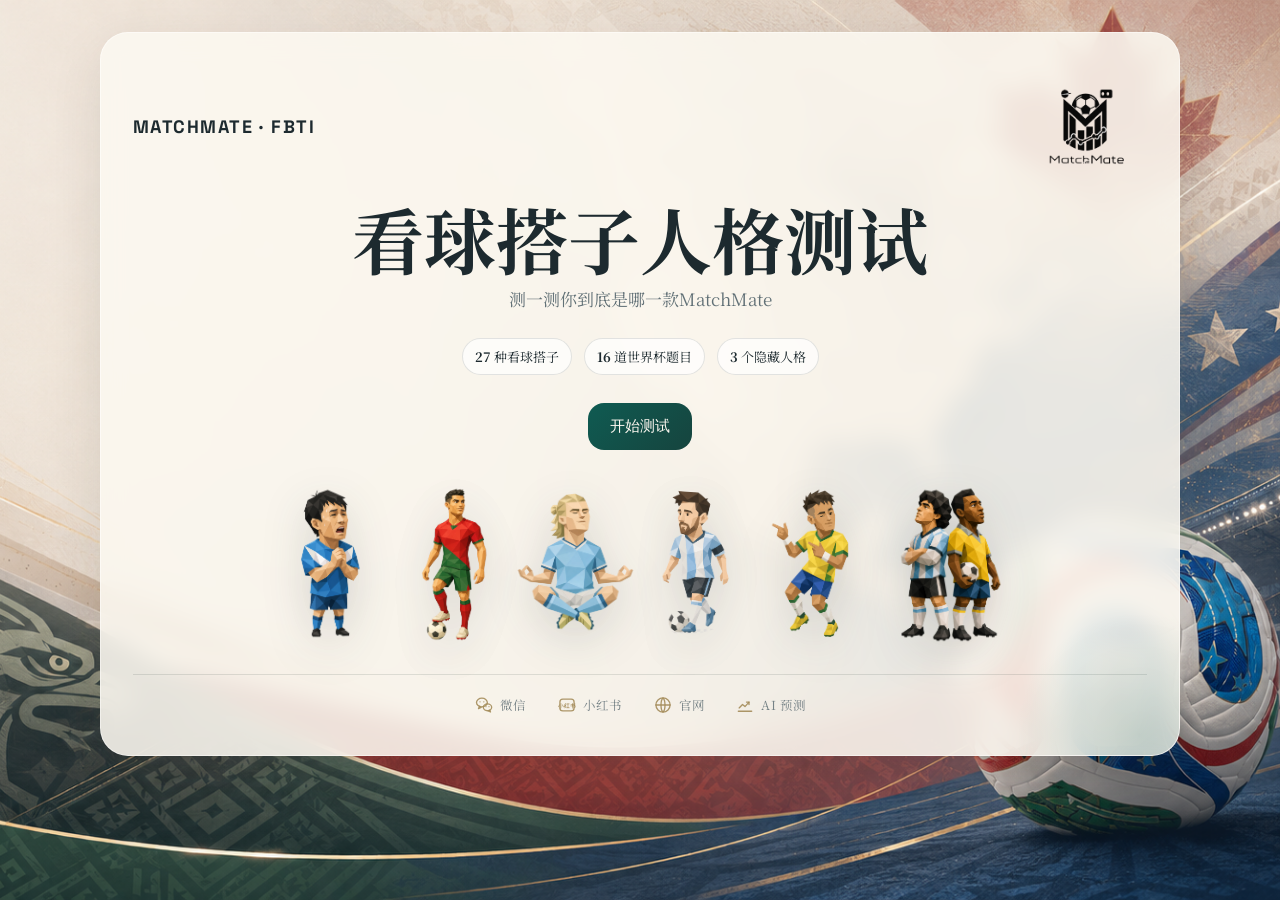
==== index.html @ 438ea6e7 "style: 封面入口降噪 — 金pill换页脚细线图标一行(结算页不动) 封面四个3D金pill喧宾夺主(抢CTA/与水彩风冲突/占两行/太闪), 改为 细分隔线+4个20px金棕细线条图标+灰字 " ====
<!DOCTYPE html>
<html lang="zh-CN">
<head>
  <meta charset="UTF-8">
  <meta name="viewport" content="width=device-width, initial-scale=1.0">
  <title>看球搭子人格测试 | FBTI Web Quiz</title>
  <link rel="preconnect" href="https://fonts.googleapis.com">
  <link rel="preconnect" href="https://fonts.gstatic.com" crossorigin>
  <link href="https://fonts.googleapis.com/css2?family=Noto+Sans+SC:wght@400;500;700&family=Noto+Serif+SC:wght@400;600;700&family=Space+Grotesk:wght@500;700&display=swap" rel="stylesheet">
  <link rel="stylesheet" href="./styles.css">
</head>
<body>
  <div class="page-shell">
    <header class="hero">
      <div class="hero-topbar">
        <div class="brand-wordmark">MatchMate · FBTI</div>
        <a
          class="brand-link"
          href="https://www.matchmate.tv/"
          target="_blank"
          rel="noopener noreferrer"
          aria-label="打开 MatchMate 官网"
        >
          <img
            class="brand-logo"
            src="./main_logo.png"
            alt="MatchMate Logo"
            onerror="this.style.display='none'; this.nextElementSibling.style.display='inline-flex';"
          >
          <span class="brand-fallback">MatchMate</span>
        </a>
      </div>
      <!-- <div class="hero-badge">FBTI · Full Quiz · 2026.05</div> -->
      <h1>看球搭子人格测试</h1>
      <p class="hero-copy">
        测一测你到底是哪一款MatchMate
      </p>
      <div class="hero-meta">
        
        <span><strong>27</strong> 种看球搭子</span>
        <span><strong>16</strong> 道世界杯题目</span>
        <span><strong>3</strong> 个隐藏人格</span>
      </div>
      <button id="start-button" class="primary-button">开始测试</button>
      <div class="hero-player-strip" aria-hidden="true">
        <img class="hero-player hero-player-china" src="./images_new/FAN-ZY.png" alt="">
        <img class="hero-player hero-player-left" src="./images_new/CR7.png" alt="">
        <img class="hero-player hero-player-center" src="./images_new/STAY-H.png" alt="">
        <img class="hero-player hero-player-right" src="./images_new/LEO.png" alt="">
        <img class="hero-player" src="./images_new/NEY-MAR.png" alt="">
        <img class="hero-player hero-player-china hero-player-mirror" src="./images_new/LEGEND.png" alt="">
      </div>
      <!-- 封面入口走低调页脚线风格(细线图标),大金 pill 只保留在结算页 -->
      <nav class="hero-social hero-social--quiet" aria-label="MatchMate 入口">
        <button class="quiet-link" type="button" data-social="wechat" aria-label="微信群聊与公众号">
          <svg class="quiet-icon" viewBox="0 0 24 24" fill="none" stroke="currentColor" stroke-width="1.6" stroke-linecap="round" stroke-linejoin="round" aria-hidden="true">
            <ellipse cx="9.5" cy="9" rx="6.5" ry="5.2"/>
            <path d="M6.5 13.6 5.4 16.4l3.1-1.6"/>
            <circle cx="7.2" cy="8.2" r="0.8" fill="currentColor" stroke="none"/>
            <circle cx="11.8" cy="8.2" r="0.8" fill="currentColor" stroke="none"/>
            <ellipse cx="16.2" cy="14.8" rx="5" ry="4.1"/>
            <path d="M18.9 18.1 19.8 20.4l-2.7-1.4"/>
            <circle cx="14.4" cy="14" r="0.7" fill="currentColor" stroke="none"/>
            <circle cx="18" cy="14" r="0.7" fill="currentColor" stroke="none"/>
          </svg>
          <span>微信</span>
        </button>
        <button class="quiet-link" type="button" data-social="xhs" aria-label="小红书">
          <svg class="quiet-icon" viewBox="0 0 24 24" fill="none" stroke="currentColor" stroke-width="1.6" stroke-linecap="round" stroke-linejoin="round" aria-hidden="true">
            <rect x="3.5" y="5" width="17" height="14" rx="3.5"/>
            <text x="12" y="15.3" text-anchor="middle" font-size="7" font-weight="600" fill="currentColor" stroke="none" font-family="'Noto Sans SC','PingFang SC',sans-serif">小红书</text>
          </svg>
          <span>小红书</span>
        </button>
        <a class="quiet-link" href="https://www.matchmate.tv/" target="_blank" rel="noopener noreferrer">
          <svg class="quiet-icon" viewBox="0 0 24 24" fill="none" stroke="currentColor" stroke-width="1.6" stroke-linecap="round" stroke-linejoin="round" aria-hidden="true">
            <circle cx="12" cy="12" r="8.5"/>
            <path d="M3.5 12h17"/>
            <path d="M12 3.5c3.2 2.7 3.2 14.3 0 17c-3.2-2.7-3.2-14.3 0-17z"/>
          </svg>
          <span>官网</span>
        </a>
        <a class="quiet-link" href="https://www.matchmate.tv/predict/" target="_blank" rel="noopener noreferrer">
          <svg class="quiet-icon" viewBox="0 0 24 24" fill="none" stroke="currentColor" stroke-width="1.6" stroke-linecap="round" stroke-linejoin="round" aria-hidden="true">
            <path d="M4 19.5h16"/>
            <path d="M5 15.5l4-4.2 3 2.6 4.8-5.4"/>
            <path d="M13.8 8.5h3v3"/>
          </svg>
          <span>AI 预测</span>
        </a>
      </nav>
    </header>

    <main class="quiz-stage">
      <section id="quiz-panel" class="panel hidden" aria-live="polite">
        <button id="home-button" class="ghost-button quiz-home-button" type="button">返回首页</button>
        <div class="progress-row">
          <div>
            <p id="part-label" class="eyebrow"></p>
            <h2 id="question-index" class="section-title"></h2>
          </div>
          <div class="quiz-brandbar">
            <a
              class="quiz-brand-link"
              href="https://fbti.matchmate.chat/"
              target="_blank"
              rel="noopener noreferrer"
              aria-label="打开 MatchMate 官网"
            >
              <img
                class="quiz-brand-logo"
                src="./main_logo.png"
                alt="MatchMate Logo"
                onerror="this.style.display='none';"
              >
              <span class="quiz-brand-copy">
                <span class="quiz-brand-wordmark">MatchMate · FBTI</span>
                <span class="quiz-brand-subtitle">你是什么看球搭子？</span>
              </span>
            </a>
          </div>
          <div class="progress-copy">
            <span id="progress-text"></span>
          </div>
        </div>
        <div class="progress-bar" aria-hidden="true">
          <div id="progress-fill" class="progress-fill"></div>
        </div>
        <article class="question-card">
          <h3 id="question-text" class="question-text"></h3>
          <figure id="question-media" class="question-media hidden">
            <div id="question-media-grid" class="question-media-grid"></div>
            <figcaption id="question-media-caption" class="question-media-caption"></figcaption>
          </figure>
          <div id="options-list" class="options-list"></div>
        </article>
        <div class="nav-row">
          <button id="prev-button" class="ghost-button" type="button">上一题</button>
          <button id="next-button" class="primary-button" type="button" disabled>下一题</button>
        </div>
      </section>

      <section id="result-panel" class="panel hidden" aria-live="polite">
        <div class="result-header">
          <p id="result-phase" class="eyebrow hidden"></p>
          <p class="result-prompt">你的看球搭子类型是：</p>
          <h3 id="result-title" class="result-title"></h3>
          <h2 id="result-code" class="result-code"></h2>
          <div class="result-portrait-shell">
            <img id="result-portrait" class="result-portrait" alt="">
            <p id="result-quote" class="result-quote"></p>
          </div>
          <p id="result-group" class="result-group hidden"></p>
          <p id="result-short-label" class="result-short-label"></p>
          <div id="hidden-badge" class="hidden-badge hidden">隐藏人格</div>
        </div>

        <div class="result-follow">
          <button id="promo-button" class="promo-button" type="button">
            <span class="promo-button-emoji" aria-hidden="true">🎁</span>
            <span>分享赢好礼</span>
            <span class="promo-button-tag">活动进行中</span>
          </button>
          <nav class="hero-social hero-social--result" aria-label="MatchMate 入口">
            <button class="social-pill social-pill--art" type="button" data-social="wechat" aria-label="微信群聊与公众号">
              <img class="social-pill-art" src="./assets/pill-wechat.png" alt="">
              <span class="social-pill-label">微信</span>
            </button>
            <button class="social-pill social-pill--art" type="button" data-social="xhs" aria-label="小红书">
              <img class="social-pill-art" src="./assets/pill-xhs.png" alt="">
              <span class="social-pill-label">小红书</span>
            </button>
            <a class="social-pill social-pill--art" href="https://www.matchmate.tv/" target="_blank" rel="noopener noreferrer">
              <img class="social-pill-art" src="./assets/pill-site.png" alt="">
              <span class="social-pill-label">官网</span>
            </a>
            <a class="social-pill social-pill--art" href="https://www.matchmate.tv/predict/" target="_blank" rel="noopener noreferrer">
              <img class="social-pill-art" src="./assets/pill-predict.png" alt="">
              <span class="social-pill-label">AI 预测</span>
            </a>
          </nav>
        </div>

        <div class="result-grid">
          <section class="result-card result-card--radar">
            <h4>看球搭子面板</h4>
            <div id="radar-chart" class="radar-chart"></div>
            <div id="dimension-legend" class="dimension-legend"></div>
          </section>
          <div class="result-right-col">
            <section class="result-card">
              <h4>相近人格</h4>
              <div id="role-breakdown" class="score-list"></div>
            </section>
            <section class="result-card">
              <h4>适合和你一起看球的人</h4>
              <div id="result-neighbors" class="people-tags"></div>
            </section>
          </div>
        </div>

        <section class="result-story">
          <div class="story-lead">
            <p class="eyebrow">Reading</p>
            <h4 id="result-oneliner" class="story-oneliner"></h4>
            <p id="result-profile" class="story-profile"></p>
          </div>
          <div class="story-columns">
            <article class="story-card">
              <h4>你看球时更容易在意</h4>
              <div id="result-focus" class="quote-list"></div>
            </article>
          </div>
        </section>

        <div class="result-actions">
          <div class="result-action-cell">
            <button id="save-image-button" class="ghost-button save-image-button" type="button">保存图片</button>
            <p id="hidden-unlock-hint" class="hidden-unlock-hint">重新测试来解锁隐藏看球搭子！</p>
          </div>
          <div class="result-action-cell">
            <button id="copy-button" class="ghost-button" type="button">复制文案</button>
          </div>
          <div class="result-action-cell">
            <button id="restart-button" class="primary-button" type="button">重新测试</button>
          </div>
        </div>
        <a
          class="result-cta-link"
          href="https://fbti.matchmate.chat/"
          target="_blank"
          rel="noopener noreferrer"
        >
          访问 MatchMate，认识你的 AI 看球搭子！
        </a>
        <nav class="hero-social hero-social--footer" aria-label="MatchMate 入口">
          <button class="social-pill social-pill--art" type="button" data-social="wechat" aria-label="微信群聊与公众号">
            <img class="social-pill-art" src="./assets/pill-wechat.png" alt="">
            <span class="social-pill-label">微信</span>
          </button>
          <button class="social-pill social-pill--art" type="button" data-social="xhs" aria-label="小红书">
            <img class="social-pill-art" src="./assets/pill-xhs.png" alt="">
            <span class="social-pill-label">小红书</span>
          </button>
          <a class="social-pill social-pill--art" href="https://www.matchmate.tv/" target="_blank" rel="noopener noreferrer">
            <img class="social-pill-art" src="./assets/pill-site.png" alt="">
            <span class="social-pill-label">官网</span>
          </a>
          <a class="social-pill social-pill--art" href="https://www.matchmate.tv/predict/" target="_blank" rel="noopener noreferrer">
            <img class="social-pill-art" src="./assets/pill-predict.png" alt="">
            <span class="social-pill-label">AI 预测</span>
          </a>
        </nav>
      </section>
    </main>
  </div>

  <div id="save-preview-modal" class="save-preview-modal hidden" role="dialog" aria-modal="true" aria-labelledby="save-preview-title">
    <div class="save-preview-backdrop" data-close-save-preview></div>
    <div class="save-preview-panel">
      <div class="save-preview-header">
        <div>
          <h3 id="save-preview-title">长按保存结果图</h3>
          <p id="save-preview-copy">在微信里长按图片，选择“保存图片”。</p>
        </div>
        <button class="save-preview-close" type="button" aria-label="关闭" data-close-save-preview>×</button>
      </div>
      <img id="save-preview-image" class="save-preview-image" alt="MatchMate 结果图">
    </div>
  </div>

  <div id="social-modal" class="social-modal hidden" role="dialog" aria-modal="true" aria-labelledby="social-modal-title">
    <div class="social-modal-backdrop" data-close-social></div>
    <div class="social-modal-panel">
      <div class="social-modal-header">
        <div>
          <h3 id="social-modal-title">关注我们</h3>
          <p id="social-modal-copy" class="social-modal-copy"></p>
        </div>
        <button class="social-modal-close" type="button" aria-label="关闭" data-close-social>×</button>
      </div>
      <div id="social-modal-media" class="social-modal-media"></div>
      <a id="social-modal-link" class="primary-button social-modal-link hidden" target="_blank" rel="noopener noreferrer">前往主页</a>
    </div>
  </div>

  <div id="promo-modal" class="social-modal hidden" role="dialog" aria-modal="true" aria-labelledby="promo-modal-title">
    <div class="social-modal-backdrop" data-close-promo></div>
    <div class="social-modal-panel promo-modal-panel">
      <div class="social-modal-header">
        <div>
          <h3 id="promo-modal-title">粉丝福利</h3>
          <p class="social-modal-copy">两个活动同时进行，参与就有机会拿好礼</p>
        </div>
        <button class="social-modal-close" type="button" aria-label="关闭" data-close-promo>×</button>
      </div>
      <div class="promo-tabs" role="tablist" aria-label="活动列表">
        <button class="promo-tab is-active" type="button" data-promo-tab="1">🎁 分享赢好礼</button>
        <button class="promo-tab" type="button" data-promo-tab="2">🔓 解锁隐藏人格</button>
      </div>
      <div class="promo-pane" data-promo-pane="1">
        <img class="promo-poster" src="./assets/promo-activity-1.jpg" alt="活动一：分享赢好礼">
        <div class="promo-placeholder hidden">
          <span class="promo-placeholder-emoji" aria-hidden="true">🎁</span>
          <strong>活动海报准备中</strong>
          <span>保存结果图分享给朋友，开奖福利敬请期待</span>
        </div>
      </div>
      <div class="promo-pane hidden" data-promo-pane="2">
        <img class="promo-poster" src="./assets/promo-activity-2.jpg" alt="活动二：解锁隐藏人格">
        <div class="promo-placeholder hidden">
          <span class="promo-placeholder-emoji" aria-hidden="true">🔓</span>
          <strong>活动海报准备中</strong>
          <span>重新测试，有机会遇见 3 个隐藏看球搭子</span>
        </div>
      </div>
    </div>
  </div>

  <!-- 结果页底部悬浮操作栏:必须挂在 body 层(置于 .panel 内会被其 backdrop-filter 劫持 fixed 定位基准) -->
  <div id="result-dock" class="result-dock">
    <div class="result-dock-inner">
      <button type="button" class="ghost-button" data-dock-proxy="save-image-button">保存图片</button>
      <button type="button" class="ghost-button" data-dock-proxy="copy-button">复制文案</button>
      <button type="button" class="primary-button" data-dock-proxy="restart-button">重新测试</button>
    </div>
  </div>

  <script src="./app.js"></script>
</body>
</html>
---- styles.css ----
:root {
  --bg: #f4efe5;
  --paper: rgba(252, 249, 241, 0.88);
  --ink: #1d2a2f;
  --muted: #617076;
  --line: rgba(29, 42, 47, 0.12);
  --accent: #0f5b52;
  --accent-2: #d56f2a;
  --accent-3: #d9c7a0;
  --shadow: 0 20px 50px rgba(53, 42, 24, 0.12);
}

* {
  box-sizing: border-box;
}

body {
  margin: 0;
  font-family: "Noto Serif SC", serif;
  color: var(--ink);
  background: #eef1f4 url("./bg_image.png") center center / cover no-repeat fixed;
  min-height: 100vh;
  position: relative;
  overflow-x: hidden;
}

body::before {
  content: none;
}

body::after {
  content: none;
}

.page-shell {
  width: min(1080px, calc(100% - 32px));
  margin: 0 auto;
  padding: 32px 0 56px;
  position: relative;
  z-index: 1;
}

.hero,
.panel {
  background: var(--paper);
  backdrop-filter: blur(12px);
  border: 1px solid rgba(255, 255, 255, 0.45);
  box-shadow: var(--shadow);
  border-radius: 28px;
}

.hero {
  padding: 36px 32px;
  position: relative;
  overflow: hidden;
}

.hero-topbar {
  display: flex;
  align-items: center;
  justify-content: space-between;
  gap: 20px;
}

.brand-wordmark {
  font-family: "Space Grotesk", sans-serif;
  font-size: 18px;
  font-weight: 700;
  letter-spacing: 0.08em;
  text-transform: uppercase;
  color: var(--ink);
}

.brand-link {
  display: inline-flex;
  align-items: center;
  justify-content: center;
  text-decoration: none;
  transition: transform 160ms ease, opacity 160ms ease;
}

.brand-link:hover {
  transform: translateY(-1px);
  opacity: 0.92;
}

.brand-logo {
  display: block;
  width: min(124px, 28vw);
  height: auto;
  object-fit: contain;
}

.brand-fallback {
  display: none;
  font-family: "Space Grotesk", sans-serif;
  font-size: clamp(28px, 5vw, 42px);
  letter-spacing: 0.04em;
  color: var(--ink);
}

.hero::after {
  content: "";
  position: absolute;
  inset: auto -80px -100px auto;
  width: 240px;
  height: 240px;
  background: radial-gradient(circle, rgba(15, 91, 82, 0.18), transparent 72%);
}

.hero-badge,
.eyebrow,
.progress-copy {
  font-family: "Space Grotesk", sans-serif;
  letter-spacing: 0.08em;
  text-transform: uppercase;
}

.hero-badge {
  display: inline-flex;
  padding: 7px 12px;
  border-radius: 999px;
  background: rgba(15, 91, 82, 0.1);
  color: var(--accent);
  font-size: 12px;
}

.hero h1 {
  margin: 18px 0 10px;
  font-size: clamp(40px, 7vw, 72px);
  line-height: 1;
  text-align: center;
}

.hero-copy {
  max-width: 720px;
  margin: 0 auto;
  font-size: 17px;
  line-height: 1.75;
  color: var(--muted);
  text-align: center;
}

.hero-meta {
  display: flex;
  flex-wrap: wrap;
  gap: 12px;
  margin: 24px 0 28px;
  justify-content: center;
}

.hero-meta span,
.hidden-badge {
  padding: 8px 12px;
  border-radius: 999px;
  border: 1px solid var(--line);
  font-size: 13px;
}

.hero-meta span {
  background: rgba(255, 255, 255, 0.7);
}

.hero-player-strip {
  display: flex;
  justify-content: center;
  align-items: end;
  flex-wrap: wrap;
  gap: 4px;
  margin-top: 28px;
  min-height: 170px;
}

.hero-player {
  display: block;
  height: 168px;
  width: auto;
  object-fit: contain;
  filter: drop-shadow(0 14px 22px rgba(29, 42, 47, 0.16));
}

.hero-player-left,
.hero-player-right {
  height: 168px;
  opacity: 0.96;
}

.hero-player-left,
.hero-player-center,
.hero-player-right {
  transform: none;
}

.hero-player-mirror {
  transform: scaleX(-1);
}

.hidden-badge {
  display: inline-flex;
  margin-top: 16px;
  background: linear-gradient(135deg, rgba(213, 111, 42, 0.16), rgba(15, 91, 82, 0.14));
  color: var(--ink);
}

.quiz-stage {
  margin-top: 24px;
}

.panel {
  padding: 28px;
  position: relative;
}

.hidden {
  display: none;
}

.progress-row {
  display: flex;
  justify-content: space-between;
  gap: 16px;
  align-items: end;
}

.quiz-home-button {
  position: absolute;
  top: 18px;
  right: 18px;
  z-index: 2;
}

.quiz-brandbar {
  display: flex;
  flex: 1 1 auto;
  justify-content: center;
  align-items: end;
}

.quiz-brand-link {
  display: inline-flex;
  align-items: center;
  justify-content: flex-start;
  gap: 12px;
  text-decoration: none;
  transition: transform 160ms ease, opacity 160ms ease;
}

.quiz-brand-link:hover {
  transform: translateY(-1px);
  opacity: 0.92;
}

.quiz-brand-logo {
  display: block;
  width: min(92px, 22vw);
  height: auto;
  object-fit: contain;
}

.quiz-brand-copy {
  display: grid;
  grid-template-columns: 1fr;
  align-items: center;
  gap: 4px;
  text-align: center;
}

.quiz-brand-wordmark {
  display: block;
  font-family: "Space Grotesk", sans-serif;
  font-size: 17px;
  font-weight: 700;
  letter-spacing: 0.08em;
  text-transform: uppercase;
  color: var(--ink);
  white-space: nowrap;
}

.quiz-brand-subtitle {
  display: block;
  margin: 0;
  font-size: 14px;
  line-height: 1.6;
  color: var(--muted);
  white-space: nowrap;
}

.eyebrow {
  margin: 0 0 8px;
  font-size: 12px;
  color: var(--accent);
}

.section-title {
  margin: 0;
  font-size: 28px;
}

.progress-copy {
  color: var(--muted);
  font-size: 13px;
}

.progress-bar {
  width: 100%;
  height: 10px;
  border-radius: 999px;
  background: rgba(29, 42, 47, 0.08);
  margin-top: 18px;
  overflow: hidden;
}

.progress-fill {
  height: 100%;
  width: 0;
  border-radius: inherit;
  background: linear-gradient(90deg, #006847 0%, #d52b1e 40%, #3c3b6e 72%, #3c3b6e 100%);
  transition: width 220ms ease;
}

.question-card {
  margin-top: 24px;
  padding: 28px;
  border-radius: 24px;
  background: rgba(255, 255, 255, 0.64);
  border: 1px solid var(--line);
}

.question-text {
  margin: 0;
  font-size: clamp(24px, 3vw, 34px);
  line-height: 1.45;
  min-height: calc(1em * 1.45 * 2);
}

.question-media {
  margin: 18px 0 0;
  overflow: hidden;
  border-radius: 18px;
  border: 1px solid var(--line);
  background: rgba(248, 244, 235, 0.72);
}

.question-media-grid {
  display: grid;
  grid-template-columns: minmax(160px, 0.85fr) minmax(220px, 1.4fr);
  gap: 1px;
  background: var(--line);
}

.question-media-grid.single {
  display: block;
}

.question-media-image {
  display: block;
  width: 100%;
  height: 240px;
  object-fit: contain;
  background: rgba(255, 255, 255, 0.72);
}

.question-media-caption {
  margin: 0;
  padding: 10px 14px;
  color: var(--muted);
  font-size: 13px;
  line-height: 1.5;
}

.options-list {
  display: grid;
  gap: 14px;
  margin-top: 26px;
}

.option-button {
  display: grid;
  grid-template-columns: 34px minmax(0, 1fr);
  align-items: start;
  gap: 12px;
  width: 100%;
  text-align: left;
  padding: 18px 20px;
  border-radius: 20px;
  border: 1px solid var(--line);
  background: rgba(248, 244, 235, 0.72);
  color: var(--ink);
  cursor: pointer;
  transition: transform 160ms ease, border-color 160ms ease, background 160ms ease;
}

.option-button:hover {
  transform: translateY(-2px);
  border-color: rgba(15, 91, 82, 0.4);
}

.option-button.selected {
  background: linear-gradient(135deg, rgba(15, 91, 82, 0.1), rgba(213, 111, 42, 0.1));
  border-color: var(--accent);
}

.option-label {
  display: inline-flex;
  width: 34px;
  height: 34px;
  border-radius: 50%;
  align-items: center;
  justify-content: center;
  font-family: "Space Grotesk", sans-serif;
  font-size: 14px;
  background: rgba(15, 91, 82, 0.1);
  color: var(--accent);
}

.option-text {
  display: block;
  font-size: 16px;
  line-height: 1.75;
}

.nav-row,
.action-stack {
  display: flex;
  justify-content: space-between;
  gap: 14px;
  margin-top: 22px;
}

.result-actions {
  display: grid;
  grid-template-columns: repeat(3, minmax(0, 1fr));
  align-items: start;
  gap: 14px;
  margin-top: 22px;
}

.action-stack {
  flex-wrap: wrap;
}

.result-action-cell {
  display: grid;
  align-content: start;
  justify-items: stretch;
  gap: 6px;
  min-width: 0;
}

.result-actions button {
  box-sizing: border-box;
  display: inline-flex;
  align-items: center;
  justify-content: center;
  width: 100%;
  height: 64px;
  min-height: 64px;
  padding: 0 18px;
  white-space: nowrap;
}

.hidden-unlock-hint {
  margin: 0;
  color: var(--muted);
  font-size: 12px;
  line-height: 1.4;
  text-align: center;
}

.result-cta-link {
  display: block;
  margin-top: 16px;
  text-align: center;
  color: var(--accent);
  font-size: 15px;
  line-height: 1.7;
  text-decoration: none;
}

.result-cta-link:hover {
  text-decoration: underline;
}

#start-button {
  display: block;
  margin: 0 auto;
}

.micro-copy {
  width: 100%;
  margin: 0;
  color: var(--muted);
  font-size: 13px;
}

.primary-button,
.ghost-button {
  border: 0;
  border-radius: 16px;
  padding: 14px 22px;
  font-size: 15px;
  cursor: pointer;
  transition: transform 150ms ease, opacity 150ms ease;
}

.primary-button {
  background: linear-gradient(135deg, var(--accent), #16443e);
  color: #fffaf2;
}

.ghost-button {
  background: transparent;
  color: var(--ink);
  border: 1px solid var(--line);
}

#save-image-button,
.save-image-button {
  background: linear-gradient(135deg, #1f4b99, #12336f);
  color: #f8fbff;
  border: 1px solid rgba(18, 51, 111, 0.28);
  box-shadow: 0 10px 24px rgba(18, 51, 111, 0.18);
}

.primary-button:disabled {
  opacity: 0.45;
  cursor: not-allowed;
}

.ghost-button:disabled {
  opacity: 0.45;
  cursor: not-allowed;
}

.primary-button:hover:not(:disabled),
.ghost-button:hover:not(:disabled) {
  transform: translateY(-1px);
}

.save-preview-modal {
  position: fixed;
  inset: 0;
  z-index: 20;
  display: grid;
  place-items: center;
  padding: 18px;
}

.save-preview-modal.hidden {
  display: none;
}

.save-preview-backdrop {
  position: absolute;
  inset: 0;
  background: rgba(12, 18, 20, 0.58);
  backdrop-filter: blur(6px);
}

.save-preview-panel {
  position: relative;
  z-index: 1;
  width: min(480px, 100%);
  max-height: min(92vh, 760px);
  display: grid;
  grid-template-rows: auto minmax(0, 1fr);
  gap: 12px;
  padding: 14px;
  border-radius: 18px;
  background: rgba(252, 249, 241, 0.96);
  border: 1px solid rgba(255, 255, 255, 0.56);
  box-shadow: 0 24px 70px rgba(10, 18, 20, 0.28);
}

.save-preview-header {
  display: flex;
  justify-content: space-between;
  gap: 14px;
  align-items: start;
}

.save-preview-header h3 {
  margin: 0;
  font-size: 18px;
}

.save-preview-header p {
  margin: 4px 0 0;
  color: var(--muted);
  font-size: 13px;
  line-height: 1.5;
}

.save-preview-close {
  width: 34px;
  height: 34px;
  border: 1px solid var(--line);
  border-radius: 50%;
  background: rgba(255, 255, 255, 0.68);
  color: var(--ink);
  font-size: 22px;
  line-height: 1;
  cursor: pointer;
}

.save-preview-image {
  display: block;
  width: 100%;
  max-height: calc(92vh - 104px);
  object-fit: contain;
  border-radius: 12px;
  background: #fffaf2;
  -webkit-touch-callout: default;
  user-select: auto;
}

.result-header {
  display: grid;
  justify-items: center;
  padding-top: 0;
  padding-bottom: 22px;
  border-bottom: 1px solid var(--line);
  text-align: center;
  gap: 0;
}

.result-portrait-shell {
  width: min(360px, 78vw);
  height: 480px;
  margin-bottom: 0;
  margin-top: 0;
  border-radius: 28px;
  background:
    radial-gradient(circle at top, rgba(213, 111, 42, 0.18), transparent 48%),
    linear-gradient(180deg, rgba(255, 255, 255, 0.88), rgba(244, 239, 229, 0.88));
  border: 1px solid var(--line);
  display: grid;
  grid-template-rows: 1fr auto;
  place-items: center;
  overflow: hidden;
  padding: 18px 18px 14px 18px;
}

.result-portrait {
  width: calc(100% + 36px);
  height: auto;
  max-height: 400px;
  object-fit: contain;
  object-position: center center;
  display: block;
  margin-top: 0;
  margin-left: -18px;
  margin-right: -18px;
  align-self: center;
  justify-self: center;
  transform: translateY(0);
}

.result-portrait-shell[data-role-code="BALO"] .result-portrait {
  transform: translateY(-24px);
}

.result-portrait-shell[data-role-code="COLL-NA"] .result-portrait {
  transform: translateY(-24px);
}

.result-portrait-shell[data-role-code="KARIUS"] .result-portrait {
  transform: translateY(-24px);
}

.result-portrait-shell[data-role-code="ZZZJ"] .result-portrait {
  transform: translateY(46px) scale(1.22);
  transform-origin: center top;
}

.result-prompt {
  margin: 0 0 4px;
  font-size: clamp(24px, 3vw, 36px);
  font-weight: 600;
  color: var(--ink);
  text-align: center;
}

.result-code {
  margin: 8px 0 0;
  font-family: "Space Grotesk", sans-serif;
  font-size: clamp(24px, 4vw, 36px);
  letter-spacing: 0.08em;
  color: var(--muted);
}

.result-title {
  margin: 8px 0 6px;
  font-size: clamp(38px, 6vw, 60px);
  font-family: "Noto Sans SC", "Microsoft YaHei", "PingFang SC", sans-serif;
  font-weight: 700;
}

.result-group,
.result-short-label {
  margin: 0;
  color: var(--muted);
  line-height: 1.8;
}

.result-quote {
  margin: 0;
  padding-top: 8px;
  font-style: normal;
  font-weight: 700;
  color: var(--ink);
  font-size: 18px;
  line-height: 1.4;
  text-align: center;
  align-self: end;
  justify-self: center;
  white-space: nowrap;
  overflow: hidden;
  text-overflow: ellipsis;
  max-width: 100%;
}

.result-grid {
  display: grid;
  grid-template-columns: repeat(2, minmax(0, 1fr));
  grid-template-rows: 1fr;
  gap: 16px;
  margin-top: 24px;
  align-items: stretch;
}

.result-right-col {
  display: grid;
  gap: 16px;
  align-content: start;
}

.result-card--radar {
  display: flex;
  flex-direction: column;
  align-items: center;
  overflow: visible;
  padding: 24px;
  height: 100%;
}

.result-story {
  margin-top: 18px;
  display: grid;
  gap: 16px;
}

.story-lead,
.story-card {
  padding: 22px;
  border-radius: 22px;
  background: rgba(255, 255, 255, 0.68);
  border: 1px solid var(--line);
}

.story-oneliner {
  margin: 0;
  font-size: clamp(24px, 3vw, 34px);
  line-height: 1.5;
}

.story-profile,
.story-vibe {
  margin: 14px 0 0;
  color: var(--muted);
  line-height: 1.85;
  white-space: pre-line;
}

.profile-subtitle {
  display: inline-block;
  margin-top: 10px;
  color: var(--ink);
  font-weight: 700;
}

.story-columns {
  display: grid;
  grid-template-columns: repeat(2, minmax(0, 1fr));
  gap: 16px;
}

.story-columns > *:only-child {
  grid-column: 1 / -1;
}

.story-card h4 {
  margin: 0 0 14px;
  font-size: 16px;
}

.quote-list {
  display: grid;
  gap: 10px;
}

.quote-item {
  padding: 12px 14px;
  border-radius: 16px;
  background: rgba(15, 91, 82, 0.06);
  color: var(--ink);
  line-height: 1.7;
}

.people-tags {
  display: flex;
  flex-wrap: wrap;
  gap: 10px;
}

.people-tag {
  display: inline-flex;
  padding: 10px 12px;
  border-radius: 999px;
  background: rgba(213, 111, 42, 0.08);
  border: 1px solid rgba(213, 111, 42, 0.16);
  color: var(--ink);
  font-size: 14px;
  line-height: 1.5;
}

.result-card {
  padding: 22px;
  border-radius: 22px;
  background: rgba(255, 255, 255, 0.64);
  border: 1px solid var(--line);
}

.result-card h4 {
  margin: 0 0 12px;
  font-size: 16px;
}

.result-card p {
  margin: 0;
  line-height: 1.75;
  color: var(--muted);
}

.score-list {
  display: grid;
  gap: 10px;
}

.score-row {
  display: flex;
  justify-content: space-between;
  gap: 14px;
  align-items: center;
  padding: 10px 0;
  border-bottom: 1px dashed rgba(29, 42, 47, 0.12);
}

.score-row:last-child {
  border-bottom: 0;
  padding-bottom: 0;
}

.score-name {
  line-height: 1.55;
}

.score-value {
  font-family: "Space Grotesk", sans-serif;
  color: var(--accent);
  white-space: nowrap;
}

#result-panel.is-hidden-result {
  --hidden-bg: #243342;
  --hidden-stage: rgba(24, 34, 45, 0.78);
  --hidden-gold: #f2d36b;
  --hidden-gold-soft: rgba(242, 211, 107, 0.18);
  --hidden-text: #fff8ea;
  --hidden-muted: #e8d6b0;
  background:
    radial-gradient(circle at 88% 8%, rgba(242, 211, 107, 0.18), transparent 30%),
    radial-gradient(circle at 12% 88%, rgba(213, 111, 42, 0.2), transparent 32%),
    linear-gradient(135deg, #263244 0%, #365047 54%, #8a6033 100%);
  border-color: rgba(242, 211, 107, 0.58);
  border-width: 2px;
  color: var(--hidden-text);
}

#result-panel.is-hidden-result .result-header {
  border-bottom-color: rgba(242, 211, 107, 0.24);
}

#result-panel.is-hidden-result .result-prompt,
#result-panel.is-hidden-result .result-title,
#result-panel.is-hidden-result .result-quote,
#result-panel.is-hidden-result .story-oneliner,
#result-panel.is-hidden-result .result-card h4,
#result-panel.is-hidden-result .story-card h4,
#result-panel.is-hidden-result .profile-subtitle,
#result-panel.is-hidden-result .score-name,
#result-panel.is-hidden-result .legend-name {
  color: var(--hidden-text);
}

#result-panel.is-hidden-result .result-code,
#result-panel.is-hidden-result .eyebrow,
#result-panel.is-hidden-result .score-value {
  color: var(--hidden-gold);
}

#result-panel.is-hidden-result .result-group,
#result-panel.is-hidden-result .result-short-label,
#result-panel.is-hidden-result .story-profile,
#result-panel.is-hidden-result .story-vibe,
#result-panel.is-hidden-result .result-card p,
#result-panel.is-hidden-result .legend-level,
#result-panel.is-hidden-result .result-cta-link {
  color: var(--hidden-muted);
}

#result-panel.is-hidden-result .result-portrait-shell {
  position: relative;
  background:
    radial-gradient(circle at center, rgba(242, 211, 107, 0.28), transparent 54%),
    linear-gradient(180deg, rgba(24, 34, 45, 0.8), rgba(14, 22, 31, 0.86));
  border: 4px solid rgba(242, 211, 107, 0.58);
  box-shadow: inset 0 0 0 1px rgba(242, 211, 107, 0.16), 0 22px 42px rgba(6, 10, 16, 0.24);
}

#result-panel.is-hidden-result .result-portrait-shell::before {
  content: "";
  position: absolute;
  inset: 0;
  background: repeating-linear-gradient(
    180deg,
    rgba(255, 255, 255, 0.06) 0,
    rgba(255, 255, 255, 0.06) 2px,
    transparent 2px,
    transparent 9px
  );
  pointer-events: none;
}

#result-panel.is-hidden-result .hidden-badge {
  background: #111827;
  border: 2px solid rgba(242, 211, 107, 0.88);
  color: var(--hidden-text);
  box-shadow: 0 10px 28px rgba(6, 10, 16, 0.24);
}

#result-panel.is-hidden-result .result-card,
#result-panel.is-hidden-result .story-lead,
#result-panel.is-hidden-result .story-card {
  background: rgba(24, 34, 45, 0.68);
  border: 1px solid rgba(242, 211, 107, 0.34);
}

#result-panel.is-hidden-result .quote-item {
  background: rgba(242, 211, 107, 0.12);
  border: 1px solid rgba(242, 211, 107, 0.2);
  color: var(--hidden-text);
}

#result-panel.is-hidden-result .people-tag,
#result-panel.is-hidden-result .legend-item {
  background: rgba(242, 211, 107, 0.12);
  border-color: rgba(242, 211, 107, 0.26);
  color: var(--hidden-text);
}

#result-panel.is-hidden-result .score-row {
  border-bottom-color: rgba(242, 211, 107, 0.2);
}

#result-panel.is-hidden-result .legend-bar {
  background: rgba(255, 248, 234, 0.12);
}

#result-panel.is-hidden-result .radar-chart svg text {
  fill: var(--hidden-text);
}

#result-panel.is-hidden-result .radar-chart svg polygon {
  stroke: rgba(242, 211, 107, 0.26);
}

#result-panel.is-hidden-result .radar-chart svg line {
  stroke: rgba(242, 211, 107, 0.18);
}

#result-panel.is-hidden-result #save-image-button,
#result-panel.is-hidden-result .save-image-button {
  background: linear-gradient(135deg, #f2d36b, #b7842b);
  color: #111827;
  border-color: rgba(242, 211, 107, 0.5);
  box-shadow: 0 12px 26px rgba(242, 211, 107, 0.22);
}

#result-panel.is-hidden-result .primary-button {
  background: linear-gradient(135deg, #f2d36b, #b7842b);
  color: #111827;
}

#result-panel.is-hidden-result .ghost-button {
  border-color: rgba(242, 211, 107, 0.32);
  color: var(--hidden-text);
}

@media (max-width: 820px) {
  .page-shell {
    width: min(100% - 14px, 1080px);
    padding: 8px 0 20px;
  }

  .hero,
  .panel {
    padding: 16px;
    border-radius: 18px;
  }

  .question-media-grid {
    grid-template-columns: minmax(96px, 0.8fr) minmax(150px, 1.35fr);
  }

  .question-media-image {
    height: 150px;
  }

  .quiz-home-button {
    top: 10px;
    right: 10px;
    padding: 7px 10px;
    font-size: 12px;
  }

  .hero-topbar {
    align-items: center;
  }

  .brand-wordmark {
    font-size: 15px;
  }

  .hero-player-strip {
    min-height: 124px;
    margin-top: 22px;
    gap: 2px;
  }

  .hero-player {
    height: 108px;
  }

  .hero-player-left,
  .hero-player-right {
    height: 108px;
  }

  .progress-row,
  .result-actions,
  .action-stack {
    flex-direction: column;
    align-items: stretch;
  }

  .progress-row {
    display: grid;
    grid-template-columns: auto minmax(0, 1fr) auto;
    align-items: end;
    gap: 8px;
    padding-right: 76px;
  }

  .progress-row > div:first-of-type {
    min-width: 44px;
  }

  .progress-copy {
    font-size: 11px;
    text-align: right;
  }

  .progress-bar {
    height: 8px;
    margin-top: 10px;
  }

  .result-actions {
    grid-template-columns: 1fr;
  }

  .quiz-brand-link {
    gap: 8px;
  }

  .quiz-brand-logo {
    width: 54px;
  }

  .quiz-brand-copy {
    gap: 1px;
    text-align: left;
  }

  .quiz-brand-wordmark {
    font-size: 12px;
    letter-spacing: 0.04em;
  }

  .quiz-brand-subtitle {
    font-size: 11px;
    line-height: 1.25;
  }

  .eyebrow {
    margin-bottom: 2px;
    font-size: 10px;
  }

  .section-title {
    font-size: 24px;
  }

  .result-grid,
  .story-columns {
    grid-template-columns: 1fr;
  }

  .question-card {
    margin-top: 14px;
    padding: 16px;
    border-radius: 16px;
  }

  .question-text {
    font-size: 20px;
    line-height: 1.35;
    min-height: auto;
  }

  .options-list {
    gap: 9px;
    margin-top: 14px;
  }

  .option-button {
    grid-template-columns: 28px minmax(0, 1fr);
    gap: 8px;
    padding: 11px 12px;
    border-radius: 14px;
  }

  .option-label {
    width: 28px;
    height: 28px;
    font-size: 12px;
  }

  .option-text {
    font-size: 14px;
    line-height: 1.45;
  }

  .nav-row {
    gap: 10px;
    margin-top: 12px;
  }

  .nav-row button {
    flex: 1 1 0;
    min-width: 0;
  }
}

/* Radar Chart Styles */
.radar-chart {
  width: 100%;
  max-width: 420px;
  aspect-ratio: 1;
  margin: 0 auto;
  padding: 10px;
}

.radar-chart svg {
  width: 100%;
  height: 100%;
  overflow: visible;
}

.dimension-legend {
  display: grid;
  grid-template-columns: repeat(2, 1fr);
  gap: 8px;
  margin-top: 4px;
  width: 100%;
}

.legend-item {
  display: flex;
  align-items: center;
  gap: 10px;
  padding: 10px 12px;
  border-radius: 14px;
  background: rgba(255, 255, 255, 0.5);
  border: 1px solid var(--line);
}

.legend-dot {
  width: 12px;
  height: 12px;
  border-radius: 50%;
  flex-shrink: 0;
}

.legend-info {
  display: flex;
  flex-direction: column;
  gap: 2px;
}

.legend-name {
  font-size: 13px;
  font-weight: 600;
  color: var(--ink);
}

.legend-level {
  font-size: 12px;
  color: var(--muted);
}

.legend-bar {
  flex: 1;
  height: 6px;
  border-radius: 3px;
  background: rgba(29, 42, 47, 0.08);
  overflow: hidden;
}

.legend-bar-fill {
  height: 100%;
  border-radius: 3px;
  transition: width 600ms ease;
}

.level-low {
  background: linear-gradient(90deg, #6b7280, #9ca3af);
}

.level-mid {
  background: linear-gradient(90deg, var(--accent-3), #b8a88a);
}

.level-high {
  background: linear-gradient(90deg, var(--accent), #0d7a6f);
}

@media (max-width: 820px) {
  .dimension-legend {
    grid-template-columns: 1fr;
  }

  .radar-chart {
    max-width: 300px;
    padding: 15px;
  }
}

/* ---- 社交/导流入口 pill(微信 / 小红书 / 主站 / AI预测) ----
   磨砂浅色 pill + 金边,内放彩色品牌 glyph(SVG)与文字标签。
   封面 hero、结算页顶部(--result)与 footer 共用同一套样式与同一个弹窗。 */
.hero-social {
  display: flex;
  justify-content: center;
  align-items: center;
  flex-wrap: wrap;
  gap: 8px;
  margin-top: 24px;
}

.hero-social--footer {
  margin-top: 18px;
}

.hero-social--result {
  margin-top: 0;
}

.social-pill {
  display: inline-flex;
  align-items: center;
  justify-content: center;
  gap: 8px;
  padding: 10px 16px;
  border-radius: 16px;
  border: 1px solid rgba(193, 161, 99, 0.55);
  background: linear-gradient(135deg, rgba(255, 255, 255, 0.66), rgba(246, 236, 214, 0.5));
  -webkit-backdrop-filter: blur(8px);
  backdrop-filter: blur(8px);
  box-shadow: 0 2px 10px rgba(160, 130, 70, 0.12);
  font-family: inherit;
  color: var(--ink);
  text-decoration: none;
  cursor: pointer;
  transition: transform 150ms ease, box-shadow 150ms ease;
}

.social-pill:hover {
  transform: translateY(-1px);
  box-shadow: 0 6px 16px rgba(160, 130, 70, 0.2);
}

.social-pill-label {
  font-size: 14px;
  font-weight: 500;
  letter-spacing: 0.02em;
  white-space: nowrap;
}

/* --art:整张磨砂金 pill 图作为按钮主体,小字标签挂下方;
   按钮本体去掉 CSS 底色边框,避免 pill 套 pill */
.social-pill--art {
  flex-direction: column;
  gap: 5px;
  padding: 0;
  border: 0;
  background: transparent;
  -webkit-backdrop-filter: none;
  backdrop-filter: none;
  box-shadow: none;
}

.social-pill--art:hover {
  box-shadow: none;
}

.social-pill-art {
  display: block;
  height: 48px;
  width: auto;
  border-radius: 14px; /* 贴合图内金边圆角,剪掉四角白底 */
  box-shadow: 0 3px 12px rgba(160, 130, 70, 0.18);
}

.social-pill--art .social-pill-label {
  font-size: 12.5px;
  color: var(--muted);
}

@media (max-width: 480px) {
  .social-pill-art {
    height: 42px;
    border-radius: 12px;
  }
}

/* --quiet:封面页脚线风格 —— 细分隔线 + 细线条小图标一行,
   低调不抢「开始测试」CTA;大金 pill 只在结算页出现 */
.hero-social--quiet {
  margin-top: 26px;
  padding-top: 16px;
  border-top: 1px solid var(--line);
  gap: 26px;
}

.quiet-link {
  display: inline-flex;
  align-items: center;
  gap: 6px;
  padding: 4px 2px;
  border: 0;
  background: transparent;
  font-family: inherit;
  font-size: 12.5px;
  letter-spacing: 0.03em;
  color: var(--muted);
  text-decoration: none;
  cursor: pointer;
  opacity: 0.85;
  transition: opacity 150ms ease, color 150ms ease;
}

.quiet-link:hover {
  opacity: 1;
  color: var(--ink);
}

.quiet-icon {
  display: block;
  width: 20px;
  height: 20px;
  color: rgba(150, 122, 64, 0.9); /* 金棕描边,呼应纸面金线 */
  flex: 0 0 auto;
}

@media (max-width: 480px) {
  .hero-social--quiet {
    gap: 16px;
  }
}

/* ---- 结算页顶部 活动+入口区 ---- */
.result-follow {
  display: grid;
  justify-items: center;
  gap: 12px;
  margin: 20px 0 6px;
  padding-top: 18px;
  border-top: 1px solid var(--line);
}

.promo-button {
  display: inline-flex;
  align-items: center;
  gap: 8px;
  padding: 12px 26px;
  border: 1px solid rgba(193, 161, 99, 0.7);
  border-radius: 999px;
  background: linear-gradient(135deg, #cfa961, #e9d3a0);
  color: #33270f;
  font-family: inherit;
  font-size: 15px;
  font-weight: 700;
  letter-spacing: 0.04em;
  cursor: pointer;
  box-shadow: 0 6px 18px rgba(170, 125, 40, 0.22);
  transition: transform 150ms ease, box-shadow 150ms ease;
  animation: promo-glow 2.4s ease-in-out infinite;
}

.promo-button:hover {
  transform: translateY(-1px);
}

.promo-button-emoji {
  font-size: 17px;
  line-height: 1;
}

.promo-button-tag {
  padding: 3px 9px;
  border-radius: 999px;
  background: rgba(255, 255, 255, 0.55);
  font-size: 11px;
  font-weight: 500;
  letter-spacing: 0.06em;
  color: #6b5320;
}

@keyframes promo-glow {
  0%,
  100% {
    box-shadow: 0 6px 18px rgba(170, 125, 40, 0.22);
  }
  50% {
    box-shadow: 0 6px 26px rgba(170, 125, 40, 0.42);
  }
}

/* ---- 活动弹窗(两 tab:分享赢好礼 / 解锁隐藏人格) ---- */
.promo-modal-panel {
  width: min(400px, 100%);
  overflow-y: auto;
}

.promo-tabs {
  display: flex;
  gap: 8px;
}

.promo-tab {
  flex: 1;
  padding: 10px 8px;
  border: 1px solid var(--line);
  border-radius: 12px;
  background: rgba(255, 255, 255, 0.55);
  font-family: inherit;
  font-size: 14px;
  color: var(--muted);
  cursor: pointer;
  transition: background 150ms ease, color 150ms ease, border-color 150ms ease;
}

.promo-tab.is-active {
  border-color: rgba(193, 161, 99, 0.7);
  background: linear-gradient(135deg, rgba(233, 211, 160, 0.55), rgba(255, 255, 255, 0.8));
  color: var(--ink);
  font-weight: 600;
}

.promo-pane {
  display: grid;
}

.promo-pane.hidden {
  display: none;
}

.promo-poster {
  display: block;
  width: 100%;
  border-radius: 12px;
}

.promo-poster.is-missing {
  display: none;
}

.promo-placeholder {
  display: grid;
  justify-items: center;
  align-content: center;
  gap: 8px;
  min-height: 230px;
  padding: 18px;
  border: 1px dashed rgba(193, 161, 99, 0.6);
  border-radius: 12px;
  text-align: center;
  color: var(--muted);
  font-size: 13.5px;
  line-height: 1.7;
}

.promo-placeholder strong {
  color: var(--ink);
  font-size: 15.5px;
}

.promo-placeholder-emoji {
  font-size: 30px;
  line-height: 1;
}

.promo-placeholder.hidden {
  display: none;
}

/* ---- 底部渐变悬浮操作栏(结果页) ----
   按钮固定在视口底部上层;栏上沿是 透明→米色 渐变,正文滚到按钮
   后面时平滑淡出。渐变区点击穿透,只有按钮可点。滚到原按钮排时
   整栏自动隐藏(JS 加 .is-docked),避免两排叠加。 */
.result-dock {
  display: none;
  position: fixed;
  left: 0;
  right: 0;
  bottom: 0;
  z-index: 14;
  padding: 46px 16px calc(14px + env(safe-area-inset-bottom, 0px));
  background: linear-gradient(
    to bottom,
    rgba(244, 239, 229, 0) 0%,
    rgba(244, 239, 229, 0.82) 40%,
    rgba(244, 239, 229, 0.96) 100%
  );
  pointer-events: none;
  transition: opacity 200ms ease, visibility 200ms ease;
}

.result-dock-inner {
  display: flex;
  justify-content: center;
  align-items: center;
  flex-wrap: wrap;
  gap: 10px;
  max-width: 560px;
  margin: 0 auto;
  pointer-events: auto;
}

.result-dock .ghost-button {
  background: rgba(255, 252, 245, 0.92);
  box-shadow: 0 4px 14px rgba(53, 42, 24, 0.14);
}

.result-dock .primary-button {
  box-shadow: 0 4px 14px rgba(15, 91, 82, 0.28);
}

.result-dock.is-active {
  display: block;
}

.result-dock.is-docked {
  opacity: 0;
  visibility: hidden;
}

@media (max-width: 480px) {
  .result-dock {
    padding-top: 38px;
  }

  .result-dock-inner {
    gap: 8px;
  }

  .result-dock .ghost-button,
  .result-dock .primary-button {
    padding: 12px 14px;
    font-size: 13.5px;
  }
}

/* ---- 社交弹窗(克隆 save-preview 风格) ---- */
.social-modal {
  position: fixed;
  inset: 0;
  z-index: 20;
  display: grid;
  place-items: center;
  padding: 18px;
}

.social-modal.hidden {
  display: none;
}

.social-modal-backdrop {
  position: absolute;
  inset: 0;
  background: rgba(12, 18, 20, 0.58);
  -webkit-backdrop-filter: blur(6px);
  backdrop-filter: blur(6px);
}

.social-modal-panel {
  position: relative;
  z-index: 1;
  width: min(360px, 100%);
  max-height: min(92vh, 620px);
  display: grid;
  gap: 14px;
  padding: 16px;
  border-radius: 18px;
  background: rgba(252, 249, 241, 0.96);
  border: 1px solid rgba(255, 255, 255, 0.56);
  box-shadow: 0 24px 70px rgba(10, 18, 20, 0.28);
}

.social-modal-header {
  display: flex;
  justify-content: space-between;
  gap: 14px;
  align-items: start;
}

.social-modal-header h3 {
  margin: 0;
  font-size: 18px;
}

.social-modal-copy {
  margin: 4px 0 0;
  color: var(--muted);
  font-size: 13px;
  line-height: 1.5;
}

.social-modal-close {
  width: 34px;
  height: 34px;
  flex: 0 0 auto;
  border: 1px solid var(--line);
  border-radius: 50%;
  background: rgba(255, 255, 255, 0.68);
  color: var(--ink);
  font-size: 22px;
  line-height: 1;
  cursor: pointer;
}

/* 媒体区:单码居中;微信双码(群聊+公众号)并排,窄屏自动换行堆叠 */
.social-modal-media {
  display: grid;
  grid-template-columns: 1fr;
  gap: 12px;
  justify-items: center;
}

.social-modal-media.hidden {
  display: none;
}

.social-modal-media--dual {
  grid-template-columns: repeat(auto-fit, minmax(150px, 1fr));
}

.social-modal-qr {
  display: grid;
  justify-items: center;
  gap: 6px;
  width: 100%;
  margin: 0;
}

.social-modal-qr-img {
  display: block;
  width: 100%;
  max-width: 240px;
  object-fit: contain;
  border-radius: 12px;
  background: #fffaf2;
  -webkit-touch-callout: default;
  user-select: auto;
}

.social-modal-qr-caption {
  font-size: 12.5px;
  color: var(--muted);
  text-align: center;
}

.social-modal-placeholder {
  display: grid;
  place-items: center;
  width: 100%;
  min-height: 120px;
  border: 1px dashed var(--line);
  border-radius: 12px;
  color: var(--muted);
  font-size: 14px;
}

.social-modal-placeholder.hidden {
  display: none;
}

.social-modal-link {
  display: inline-flex;
  align-items: center;
  justify-content: center;
  justify-self: center;
  gap: 6px;
  padding: 12px 24px;
  text-decoration: none;
  text-align: center;
}

.social-modal-link.hidden {
  display: none;
}
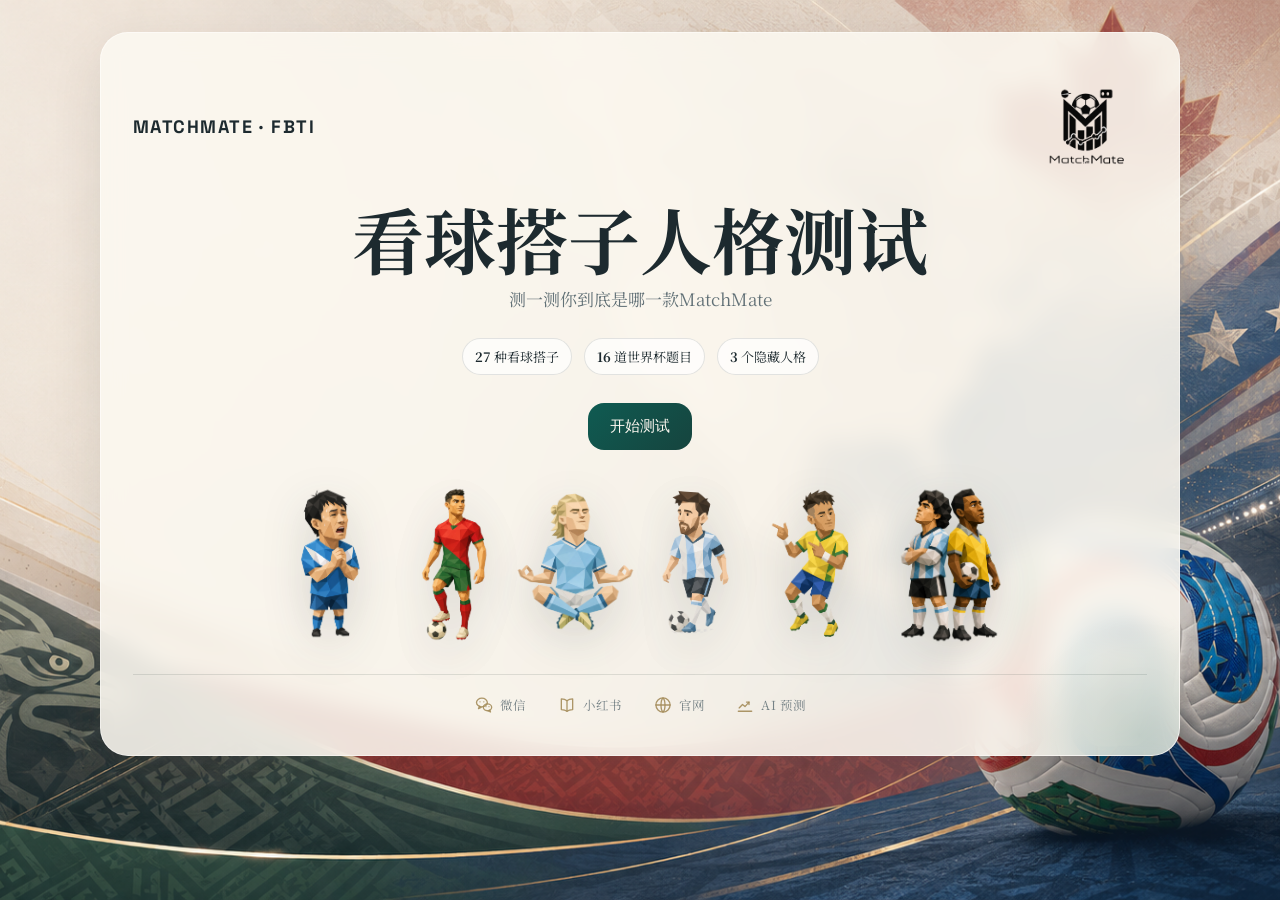
==== commit 9850ed9a: "fix: 小红书细线图标内嵌7px文字渲染重叠 — 换书本线条图标" ====
--- a/index.html
+++ b/index.html
@@ -67,8 +67,8 @@
         </button>
         <button class="quiet-link" type="button" data-social="xhs" aria-label="小红书">
           <svg class="quiet-icon" viewBox="0 0 24 24" fill="none" stroke="currentColor" stroke-width="1.6" stroke-linecap="round" stroke-linejoin="round" aria-hidden="true">
-            <rect x="3.5" y="5" width="17" height="14" rx="3.5"/>
-            <text x="12" y="15.3" text-anchor="middle" font-size="7" font-weight="600" fill="currentColor" stroke="none" font-family="'Noto Sans SC','PingFang SC',sans-serif">小红书</text>
+            <path d="M12 6.8c-1.7-1.5-4-2.1-6.8-2.1v12.8c2.8 0 5.1.6 6.8 2.1 1.7-1.5 4-2.1 6.8-2.1V4.7c-2.8 0-5.1.6-6.8 2.1"/>
+            <path d="M12 6.8v12.8"/>
           </svg>
           <span>小红书</span>
         </button>
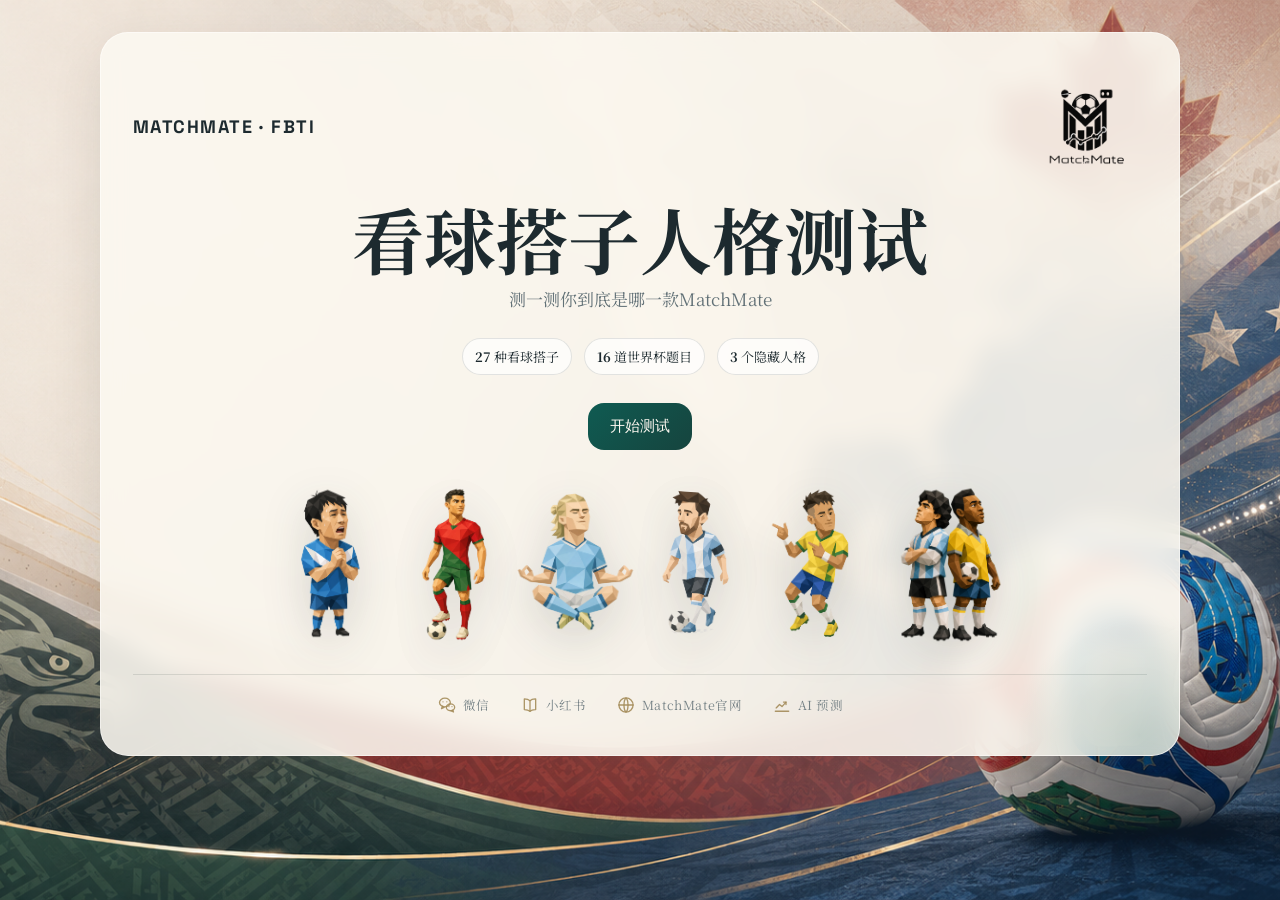
==== commit 45b2cb04: "style: 三步卡删浅色辅助小字 + 金pill去🎁 + 「官网」改「MatchMate官网」 - 弹窗三步卡只留主文案(保存结果图/分享到朋友圈集赞/截图发公众号后台兑奖),   删全部 mute" ====
--- a/index.html
+++ b/index.html
@@ -78,7 +78,7 @@
             <path d="M3.5 12h17"/>
             <path d="M12 3.5c3.2 2.7 3.2 14.3 0 17c-3.2-2.7-3.2-14.3 0-17z"/>
           </svg>
-          <span>官网</span>
+          <span>MatchMate官网</span>
         </a>
         <a class="quiet-link" href="https://www.matchmate.tv/predict/" target="_blank" rel="noopener noreferrer">
           <svg class="quiet-icon" viewBox="0 0 24 24" fill="none" stroke="currentColor" stroke-width="1.6" stroke-linecap="round" stroke-linejoin="round" aria-hidden="true">
@@ -155,32 +155,6 @@
           <div id="hidden-badge" class="hidden-badge hidden">隐藏人格</div>
         </div>
 
-        <div class="result-follow">
-          <button id="promo-button" class="promo-button" type="button">
-            <span class="promo-button-emoji" aria-hidden="true">🎁</span>
-            <span>分享赢好礼</span>
-            <span class="promo-button-tag">活动进行中</span>
-          </button>
-          <nav class="hero-social hero-social--result" aria-label="MatchMate 入口">
-            <button class="social-pill social-pill--art" type="button" data-social="wechat" aria-label="微信群聊与公众号">
-              <img class="social-pill-art" src="./assets/pill-wechat.png" alt="">
-              <span class="social-pill-label">微信</span>
-            </button>
-            <button class="social-pill social-pill--art" type="button" data-social="xhs" aria-label="小红书">
-              <img class="social-pill-art" src="./assets/pill-xhs.png" alt="">
-              <span class="social-pill-label">小红书</span>
-            </button>
-            <a class="social-pill social-pill--art" href="https://www.matchmate.tv/" target="_blank" rel="noopener noreferrer">
-              <img class="social-pill-art" src="./assets/pill-site.png" alt="">
-              <span class="social-pill-label">官网</span>
-            </a>
-            <a class="social-pill social-pill--art" href="https://www.matchmate.tv/predict/" target="_blank" rel="noopener noreferrer">
-              <img class="social-pill-art" src="./assets/pill-predict.png" alt="">
-              <span class="social-pill-label">AI 预测</span>
-            </a>
-          </nav>
-        </div>
-
         <div class="result-grid">
           <section class="result-card result-card--radar">
             <h4>看球搭子面板</h4>
@@ -216,13 +190,15 @@
         <div class="result-actions">
           <div class="result-action-cell">
             <button id="save-image-button" class="ghost-button save-image-button" type="button">保存图片</button>
-            <p id="hidden-unlock-hint" class="hidden-unlock-hint">重新测试来解锁隐藏看球搭子！</p>
           </div>
           <div class="result-action-cell">
-            <button id="copy-button" class="ghost-button" type="button">复制文案</button>
+            <button id="promo-button" class="promo-button" type="button">
+              <span>分享赢好礼</span>
+            </button>
           </div>
           <div class="result-action-cell">
             <button id="restart-button" class="primary-button" type="button">重新测试</button>
+            <p id="hidden-unlock-hint" class="hidden-unlock-hint">重新测试来解锁隐藏看球搭子！</p>
           </div>
         </div>
         <a
@@ -244,7 +220,7 @@
           </button>
           <a class="social-pill social-pill--art" href="https://www.matchmate.tv/" target="_blank" rel="noopener noreferrer">
             <img class="social-pill-art" src="./assets/pill-site.png" alt="">
-            <span class="social-pill-label">官网</span>
+            <span class="social-pill-label">MatchMate官网</span>
           </a>
           <a class="social-pill social-pill--art" href="https://www.matchmate.tv/predict/" target="_blank" rel="noopener noreferrer">
             <img class="social-pill-art" src="./assets/pill-predict.png" alt="">
@@ -305,6 +281,26 @@
           <strong>活动海报准备中</strong>
           <span>保存结果图分享给朋友，开奖福利敬请期待</span>
         </div>
+        <div class="promo-steps">
+          <button class="promo-step" type="button" data-promo-action="save">
+            <span class="promo-step-num">1</span>
+            <span class="promo-step-copy">
+              <strong>保存结果图</strong>
+            </span>
+          </button>
+          <div class="promo-step">
+            <span class="promo-step-num">2</span>
+            <span class="promo-step-copy">
+              <strong>分享到朋友圈集赞</strong>
+            </span>
+          </div>
+          <button class="promo-step" type="button" data-promo-action="wechat-mp">
+            <span class="promo-step-num">3</span>
+            <span class="promo-step-copy">
+              <strong>截图发公众号后台兑奖</strong>
+            </span>
+          </button>
+        </div>
       </div>
       <div class="promo-pane hidden" data-promo-pane="2">
         <img class="promo-poster" src="./assets/promo-activity-2.jpg" alt="活动二：解锁隐藏人格">
@@ -321,7 +317,7 @@
   <div id="result-dock" class="result-dock">
     <div class="result-dock-inner">
       <button type="button" class="ghost-button" data-dock-proxy="save-image-button">保存图片</button>
-      <button type="button" class="ghost-button" data-dock-proxy="copy-button">复制文案</button>
+      <button type="button" class="promo-button" data-dock-proxy="promo-button">分享赢好礼</button>
       <button type="button" class="primary-button" data-dock-proxy="restart-button">重新测试</button>
     </div>
   </div>
--- a/styles.css
+++ b/styles.css
@@ -457,6 +457,14 @@
   min-height: 64px;
   padding: 0 18px;
   white-space: nowrap;
+}
+
+/* 操作行/悬浮栏按钮字体与「分享赢好礼」金 pill 统一(button 默认不继承页面衬线字体) */
+.result-actions button,
+.result-dock button {
+  font-family: inherit;
+  font-weight: 700;
+  letter-spacing: 0.04em;
 }
 
 .hidden-unlock-hint {
@@ -1283,10 +1291,6 @@
   margin-top: 18px;
 }
 
-.hero-social--result {
-  margin-top: 0;
-}
-
 .social-pill {
   display: inline-flex;
   align-items: center;
@@ -1400,16 +1404,7 @@
   }
 }
 
-/* ---- 结算页顶部 活动+入口区 ---- */
-.result-follow {
-  display: grid;
-  justify-items: center;
-  gap: 12px;
-  margin: 20px 0 6px;
-  padding-top: 18px;
-  border-top: 1px solid var(--line);
-}
-
+/* ---- 「分享赢好礼」金 pill(结算页操作行 + 底部悬浮栏) ---- */
 .promo-button {
   display: inline-flex;
   align-items: center;
@@ -1433,21 +1428,6 @@
   transform: translateY(-1px);
 }
 
-.promo-button-emoji {
-  font-size: 17px;
-  line-height: 1;
-}
-
-.promo-button-tag {
-  padding: 3px 9px;
-  border-radius: 999px;
-  background: rgba(255, 255, 255, 0.55);
-  font-size: 11px;
-  font-weight: 500;
-  letter-spacing: 0.06em;
-  color: #6b5320;
-}
-
 @keyframes promo-glow {
   0%,
   100% {
@@ -1462,6 +1442,14 @@
 .promo-modal-panel {
   width: min(400px, 100%);
   overflow-y: auto;
+}
+
+/* 桌面端放宽:400px 下海报字读不清 */
+@media (min-width: 821px) {
+  .promo-modal-panel {
+    width: min(720px, 92vw);
+    max-height: min(88vh, 940px);
+  }
 }
 
 .promo-tabs {
@@ -1501,6 +1489,7 @@
   display: block;
   width: 100%;
   border-radius: 12px;
+  cursor: zoom-in; /* 点击新开原图(JS) */
 }
 
 .promo-poster.is-missing {
@@ -1534,6 +1523,67 @@
 
 .promo-placeholder.hidden {
   display: none;
+}
+
+/* 「三步参与」对齐海报动线(①保存结果图 ②发朋友圈集赞 ③截图发公众号兑奖)。
+   sticky 钉在弹窗底部:海报完整可滚动阅读,动作按钮始终可见。
+   近实底+顶部细线,避免半透明渐变压在海报奖品区上显得混浊。 */
+.promo-steps {
+  position: sticky;
+  bottom: 0;
+  display: grid;
+  gap: 10px;
+  margin: 14px -16px -16px;
+  padding: 12px 16px 16px;
+  border-top: 1px solid var(--line);
+  background: rgba(252, 249, 241, 0.97);
+}
+
+.promo-step {
+  display: flex;
+  align-items: center;
+  gap: 12px;
+  width: 100%;
+  box-sizing: border-box;
+  padding: 12px 14px;
+  border: 1px solid var(--line);
+  border-radius: 12px;
+  background: rgba(255, 255, 255, 0.55);
+  text-align: left;
+  font-family: inherit;
+}
+
+button.promo-step {
+  cursor: pointer;
+  transition: border-color 150ms ease, background 150ms ease;
+}
+
+button.promo-step:hover {
+  border-color: rgba(193, 161, 99, 0.7);
+  background: linear-gradient(135deg, rgba(233, 211, 160, 0.35), rgba(255, 255, 255, 0.8));
+}
+
+.promo-step-num {
+  flex: none;
+  display: inline-grid;
+  place-items: center;
+  width: 24px;
+  height: 24px;
+  border-radius: 50%;
+  background: linear-gradient(135deg, #cfa961, #e9d3a0);
+  color: #33270f;
+  font-size: 13px;
+  font-weight: 700;
+}
+
+.promo-step-copy {
+  display: grid;
+  min-width: 0;
+}
+
+.promo-step-copy strong {
+  color: var(--ink);
+  font-size: 14.5px;
 }
 
 /* ---- 底部渐变悬浮操作栏(结果页) ----
@@ -1578,6 +1628,10 @@
   box-shadow: 0 4px 14px rgba(15, 91, 82, 0.28);
 }
 
+.result-dock .promo-button {
+  padding: 12px 18px;
+}
+
 .result-dock.is-active {
   display: block;
 }
@@ -1597,7 +1651,8 @@
   }
 
   .result-dock .ghost-button,
-  .result-dock .primary-button {
+  .result-dock .primary-button,
+  .result-dock .promo-button {
     padding: 12px 14px;
     font-size: 13.5px;
   }
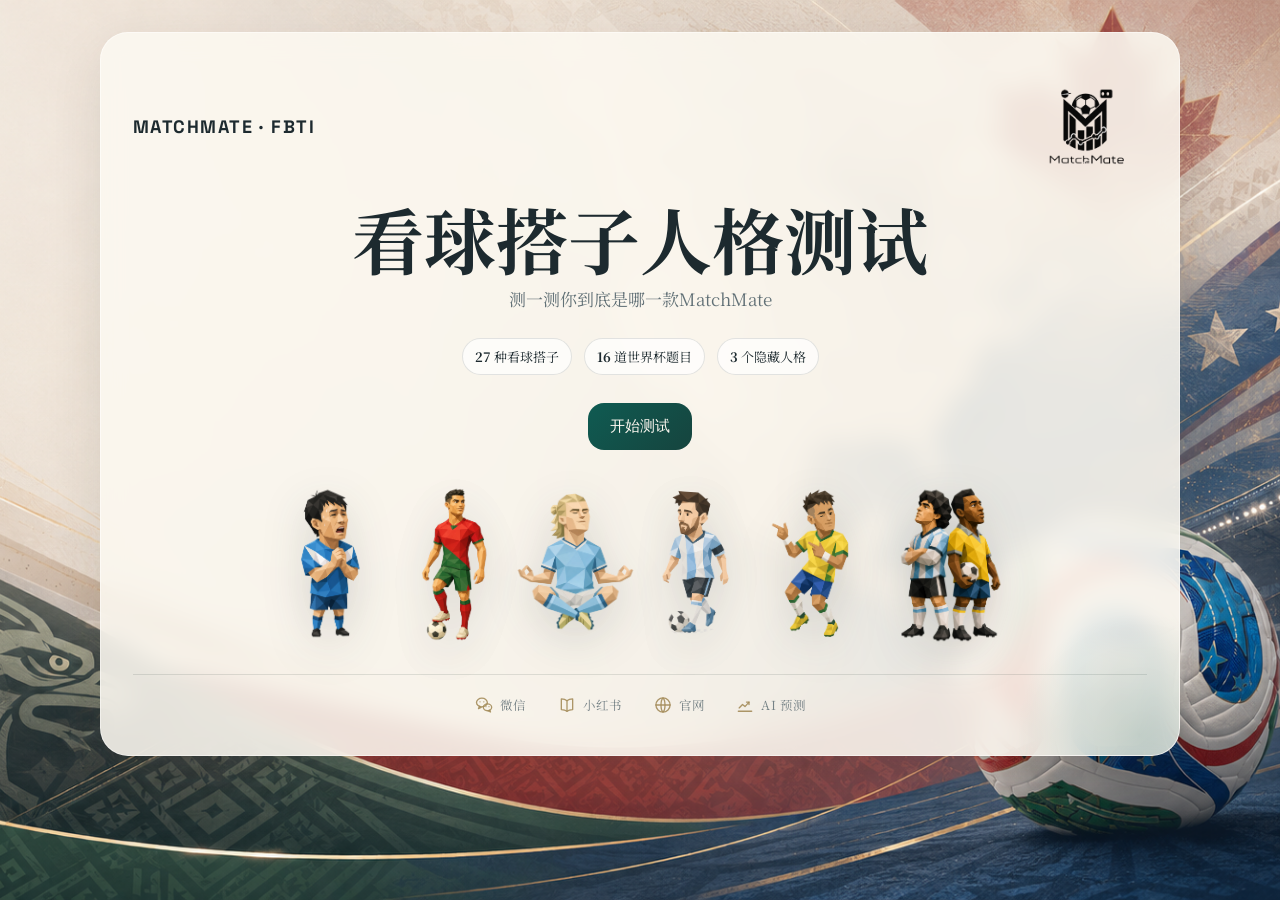
==== commit 86cf159a: "feat: 结算页官方入口前置 — dock 细线行 + 弹窗方形金徽章一键关注 - 新增 assets/badge-{wechat,xhs,site}.png 方形金徽章:ref/make-badg" ====
--- a/index.html
+++ b/index.html
@@ -78,7 +78,7 @@
             <path d="M3.5 12h17"/>
             <path d="M12 3.5c3.2 2.7 3.2 14.3 0 17c-3.2-2.7-3.2-14.3 0-17z"/>
           </svg>
-          <span>MatchMate官网</span>
+          <span>官网</span>
         </a>
         <a class="quiet-link" href="https://www.matchmate.tv/predict/" target="_blank" rel="noopener noreferrer">
           <svg class="quiet-icon" viewBox="0 0 24 24" fill="none" stroke="currentColor" stroke-width="1.6" stroke-linecap="round" stroke-linejoin="round" aria-hidden="true">
@@ -300,6 +300,22 @@
               <strong>截图发公众号后台兑奖</strong>
             </span>
           </button>
+          <!-- 一键关注:方形金徽章(ref/make-badges.py 合成),走 data-promo-action
+               先关本弹窗再开下一层,避免同层 z-index 被盖 -->
+          <div class="promo-follow">
+            <p class="promo-follow-label">也可以直接找到我们</p>
+            <div class="promo-follow-row">
+              <button class="promo-follow-pill" type="button" data-promo-action="wechat" aria-label="微信群聊与公众号">
+                <img class="promo-follow-art" src="./assets/badge-wechat.png" alt="微信">
+              </button>
+              <button class="promo-follow-pill" type="button" data-promo-action="xhs" aria-label="小红书">
+                <img class="promo-follow-art" src="./assets/badge-xhs.png" alt="小红书">
+              </button>
+              <a class="promo-follow-pill" href="https://www.matchmate.tv/" target="_blank" rel="noopener noreferrer" aria-label="MatchMate 官网">
+                <img class="promo-follow-art" src="./assets/badge-site.png" alt="MatchMate 官网">
+              </a>
+            </div>
+          </div>
         </div>
       </div>
       <div class="promo-pane hidden" data-promo-pane="2">
@@ -316,6 +332,38 @@
   <!-- 结果页底部悬浮操作栏:必须挂在 body 层(置于 .panel 内会被其 backdrop-filter 劫持 fixed 定位基准) -->
   <div id="result-dock" class="result-dock">
     <div class="result-dock-inner">
+      <!-- 官方入口细线行:结算常显+截图必带;[data-social] 加载时静态绑定,静态HTML即接线 -->
+      <nav class="dock-follow" aria-label="MatchMate 入口">
+        <span class="dock-follow-label">找到我们</span>
+        <button class="quiet-link" type="button" data-social="wechat" aria-label="微信群聊与公众号">
+          <svg class="quiet-icon" viewBox="0 0 24 24" fill="none" stroke="currentColor" stroke-width="1.6" stroke-linecap="round" stroke-linejoin="round" aria-hidden="true">
+            <ellipse cx="9.5" cy="9" rx="6.5" ry="5.2"/>
+            <path d="M6.5 13.6 5.4 16.4l3.1-1.6"/>
+            <circle cx="7.2" cy="8.2" r="0.8" fill="currentColor" stroke="none"/>
+            <circle cx="11.8" cy="8.2" r="0.8" fill="currentColor" stroke="none"/>
+            <ellipse cx="16.2" cy="14.8" rx="5" ry="4.1"/>
+            <path d="M18.9 18.1 19.8 20.4l-2.7-1.4"/>
+            <circle cx="14.4" cy="14" r="0.7" fill="currentColor" stroke="none"/>
+            <circle cx="18" cy="14" r="0.7" fill="currentColor" stroke="none"/>
+          </svg>
+          <span>微信</span>
+        </button>
+        <button class="quiet-link" type="button" data-social="xhs" aria-label="小红书">
+          <svg class="quiet-icon" viewBox="0 0 24 24" fill="none" stroke="currentColor" stroke-width="1.6" stroke-linecap="round" stroke-linejoin="round" aria-hidden="true">
+            <path d="M12 6.8c-1.7-1.5-4-2.1-6.8-2.1v12.8c2.8 0 5.1.6 6.8 2.1 1.7-1.5 4-2.1 6.8-2.1V4.7c-2.8 0-5.1.6-6.8 2.1"/>
+            <path d="M12 6.8v12.8"/>
+          </svg>
+          <span>小红书</span>
+        </button>
+        <a class="quiet-link" href="https://www.matchmate.tv/" target="_blank" rel="noopener noreferrer">
+          <svg class="quiet-icon" viewBox="0 0 24 24" fill="none" stroke="currentColor" stroke-width="1.6" stroke-linecap="round" stroke-linejoin="round" aria-hidden="true">
+            <circle cx="12" cy="12" r="8.5"/>
+            <path d="M3.5 12h17"/>
+            <path d="M12 3.5c3.2 2.7 3.2 14.3 0 17c-3.2-2.7-3.2-14.3 0-17z"/>
+          </svg>
+          <span>官网</span>
+        </a>
+      </nav>
       <button type="button" class="ghost-button" data-dock-proxy="save-image-button">保存图片</button>
       <button type="button" class="promo-button" data-dock-proxy="promo-button">分享赢好礼</button>
       <button type="button" class="primary-button" data-dock-proxy="restart-button">重新测试</button>
--- a/styles.css
+++ b/styles.css
@@ -1584,6 +1584,63 @@
 .promo-step-copy strong {
   color: var(--ink);
   font-size: 14.5px;
+}
+
+/* ---- 弹窗「直接找到我们」一键关注行 ----
+   方形金徽章(ref/make-badges.py 由空白金底+品牌icon合成),
+   不抢三步卡兑奖主动线,只在 sticky 区底部补一排快捷入口 */
+.promo-follow {
+  display: grid;
+  gap: 8px;
+  justify-items: center;
+  padding-top: 10px;
+  border-top: 1px solid var(--line);
+}
+
+.promo-follow-label {
+  margin: 0;
+  font-size: 12.5px;
+  letter-spacing: 0.03em;
+  color: var(--muted);
+}
+
+.promo-follow-row {
+  display: flex;
+  justify-content: center;
+  gap: 18px;
+}
+
+.promo-follow-pill {
+  display: inline-flex;
+  padding: 0;
+  border: 0;
+  background: transparent;
+  cursor: pointer;
+  transition: transform 150ms ease;
+}
+
+.promo-follow-pill:hover {
+  transform: translateY(-1px);
+}
+
+.promo-follow-art {
+  display: block;
+  width: 44px;
+  height: 44px;
+  border-radius: 13px; /* 贴合徽章图内金边圆角,剪掉四角白底 */
+  box-shadow: 0 3px 12px rgba(160, 130, 70, 0.18);
+}
+
+@media (max-width: 480px) {
+  .promo-follow-row {
+    gap: 14px;
+  }
+
+  .promo-follow-art {
+    width: 40px;
+    height: 40px;
+    border-radius: 12px;
+  }
 }
 
 /* ---- 底部渐变悬浮操作栏(结果页) ----
@@ -1632,6 +1689,23 @@
   padding: 12px 18px;
 }
 
+/* dock 第二行:官方入口细线行(复用封面 quiet 词汇)。
+   flex-basis 100% 在按钮行上方独占一行;dock 常显→结算即见/截图必带 */
+.dock-follow {
+  flex-basis: 100%;
+  display: flex;
+  justify-content: center;
+  align-items: center;
+  gap: 20px;
+  margin-bottom: 2px;
+}
+
+.dock-follow-label {
+  font-size: 12px;
+  letter-spacing: 0.04em;
+  color: var(--muted);
+}
+
 .result-dock.is-active {
   display: block;
 }
@@ -1655,6 +1729,10 @@
   .result-dock .promo-button {
     padding: 12px 14px;
     font-size: 13.5px;
+  }
+
+  .dock-follow {
+    gap: 14px;
   }
 }
 
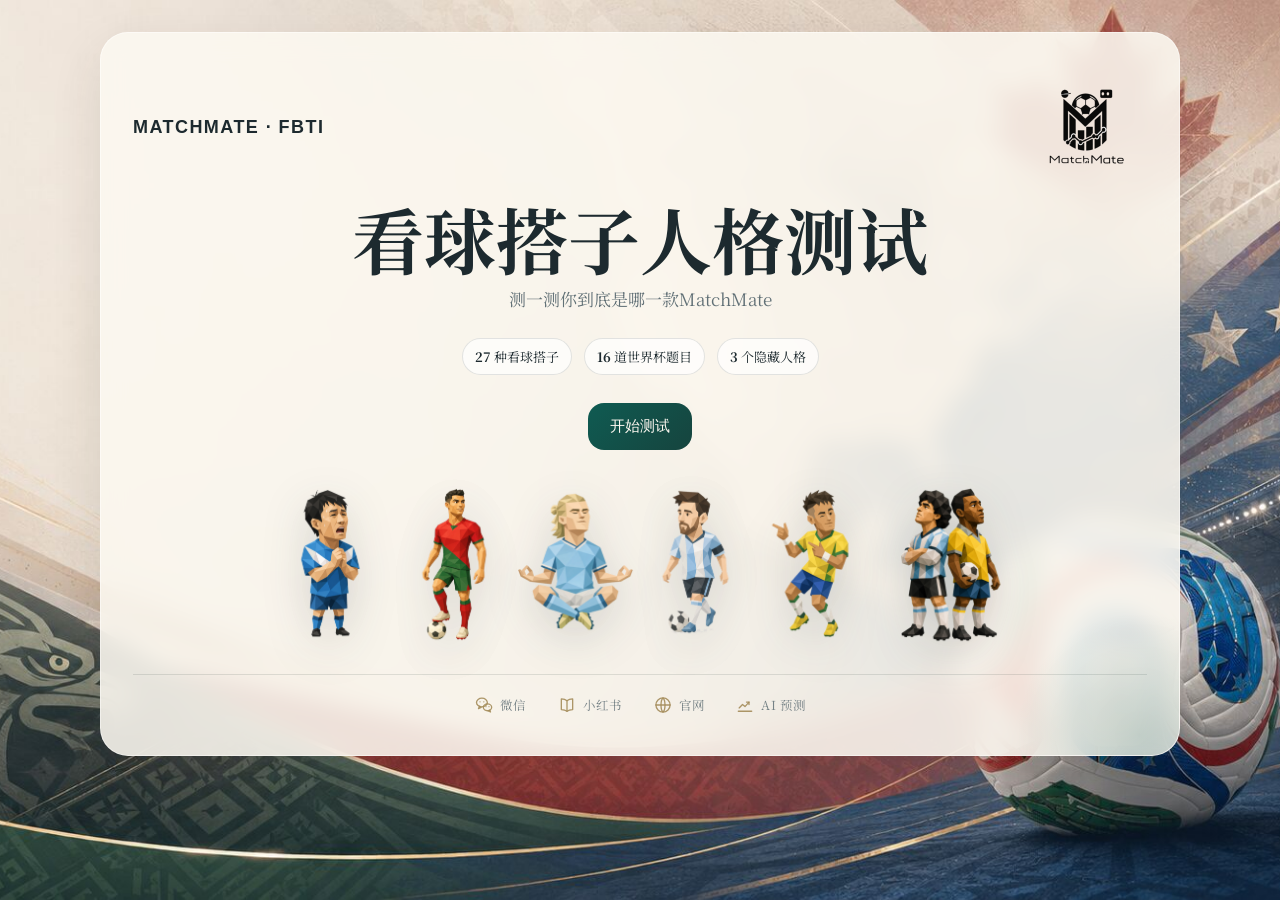
==== commit f7f0f4e1: "perf+ux: 大陆首屏提速(非阻塞字体/首屏图9MB→0.6MB) + 移动端保存修复 + 兑奖动线不断链 审查产出的 A 组修复(7 项中的 6 项,gzip 为 nginx 侧另行处理): -" ====
--- a/index.html
+++ b/index.html
@@ -6,7 +6,9 @@
   <title>看球搭子人格测试 | FBTI Web Quiz</title>
   <link rel="preconnect" href="https://fonts.googleapis.com">
   <link rel="preconnect" href="https://fonts.gstatic.com" crossorigin>
-  <link href="https://fonts.googleapis.com/css2?family=Noto+Sans+SC:wght@400;500;700&family=Noto+Serif+SC:wght@400;600;700&family=Space+Grotesk:wght@500;700&display=swap" rel="stylesheet">
+  <!-- 非阻塞加载:大陆访问不到 Google Fonts,阻塞式 link 会白屏到超时;
+       拿不到时走 styles.css 的系统字体回退栈。Space Grotesk 已自托管(assets/fonts/) -->
+  <link href="https://fonts.googleapis.com/css2?family=Noto+Sans+SC:wght@400;500;700&family=Noto+Serif+SC:wght@400;600;700&display=swap" rel="stylesheet" media="print" onload="this.media='all'">
   <link rel="stylesheet" href="./styles.css">
 </head>
 <body>
@@ -23,7 +25,7 @@
         >
           <img
             class="brand-logo"
-            src="./main_logo.png"
+            src="./main_logo_sm.png"
             alt="MatchMate Logo"
             onerror="this.style.display='none'; this.nextElementSibling.style.display='inline-flex';"
           >
@@ -43,12 +45,13 @@
       </div>
       <button id="start-button" class="primary-button">开始测试</button>
       <div class="hero-player-strip" aria-hidden="true">
-        <img class="hero-player hero-player-china" src="./images_new/FAN-ZY.png" alt="">
-        <img class="hero-player hero-player-left" src="./images_new/CR7.png" alt="">
-        <img class="hero-player hero-player-center" src="./images_new/STAY-H.png" alt="">
-        <img class="hero-player hero-player-right" src="./images_new/LEO.png" alt="">
-        <img class="hero-player" src="./images_new/NEY-MAR.png" alt="">
-        <img class="hero-player hero-player-china hero-player-mirror" src="./images_new/LEGEND.png" alt="">
+        <!-- -sm 缩略图(高340px):封面渲染高仅 168px,原图 1400px+ 留给结果页 -->
+        <img class="hero-player hero-player-china" src="./images_new/FAN-ZY-sm.png" alt="">
+        <img class="hero-player hero-player-left" src="./images_new/CR7-sm.png" alt="">
+        <img class="hero-player hero-player-center" src="./images_new/STAY-H-sm.png" alt="">
+        <img class="hero-player hero-player-right" src="./images_new/LEO-sm.png" alt="">
+        <img class="hero-player" src="./images_new/NEY-MAR-sm.png" alt="">
+        <img class="hero-player hero-player-china hero-player-mirror" src="./images_new/LEGEND-sm.png" alt="">
       </div>
       <!-- 封面入口走低调页脚线风格(细线图标),大金 pill 只保留在结算页 -->
       <nav class="hero-social hero-social--quiet" aria-label="MatchMate 入口">
@@ -102,14 +105,14 @@
           <div class="quiz-brandbar">
             <a
               class="quiz-brand-link"
-              href="https://fbti.matchmate.chat/"
+              href="https://www.matchmate.tv/"
               target="_blank"
               rel="noopener noreferrer"
               aria-label="打开 MatchMate 官网"
             >
               <img
                 class="quiz-brand-logo"
-                src="./main_logo.png"
+                src="./main_logo_sm.png"
                 alt="MatchMate Logo"
                 onerror="this.style.display='none';"
               >
@@ -203,7 +206,7 @@
         </div>
         <a
           class="result-cta-link"
-          href="https://fbti.matchmate.chat/"
+          href="https://www.matchmate.tv/"
           target="_blank"
           rel="noopener noreferrer"
         >
--- a/styles.css
+++ b/styles.css
@@ -1,3 +1,13 @@
+/* Space Grotesk 自托管(变量字体,latin 子集 6.7K,wght 覆盖 500-700):
+   只用于拉丁字母品牌字,大陆拿不到 Google Fonts 也能稳定渲染 */
+@font-face {
+  font-family: "Space Grotesk";
+  font-style: normal;
+  font-weight: 500 700;
+  font-display: swap;
+  src: url("./assets/fonts/space-grotesk-latin.woff2") format("woff2");
+}
+
 :root {
   --bg: #f4efe5;
   --paper: rgba(252, 249, 241, 0.88);
@@ -16,9 +26,10 @@
 
 body {
   margin: 0;
-  font-family: "Noto Serif SC", serif;
-  color: var(--ink);
-  background: #eef1f4 url("./bg_image.png") center center / cover no-repeat fixed;
+  /* webfont 拿不到时(大陆为常态)按系统中文衬线回退,避免风格随机漂移 */
+  font-family: "Noto Serif SC", "Songti SC", "STSong", "SimSun", serif;
+  color: var(--ink);
+  background: #eef1f4 url("./bg_image.jpg") center center / cover no-repeat fixed;
   min-height: 100vh;
   position: relative;
   overflow-x: hidden;
@@ -548,7 +559,7 @@
 .save-preview-modal {
   position: fixed;
   inset: 0;
-  z-index: 20;
+  z-index: 21; /* 比 social/promo(20) 高一层:三步卡点「保存」时直接叠在活动弹窗上 */
   display: grid;
   place-items: center;
   padding: 18px;
